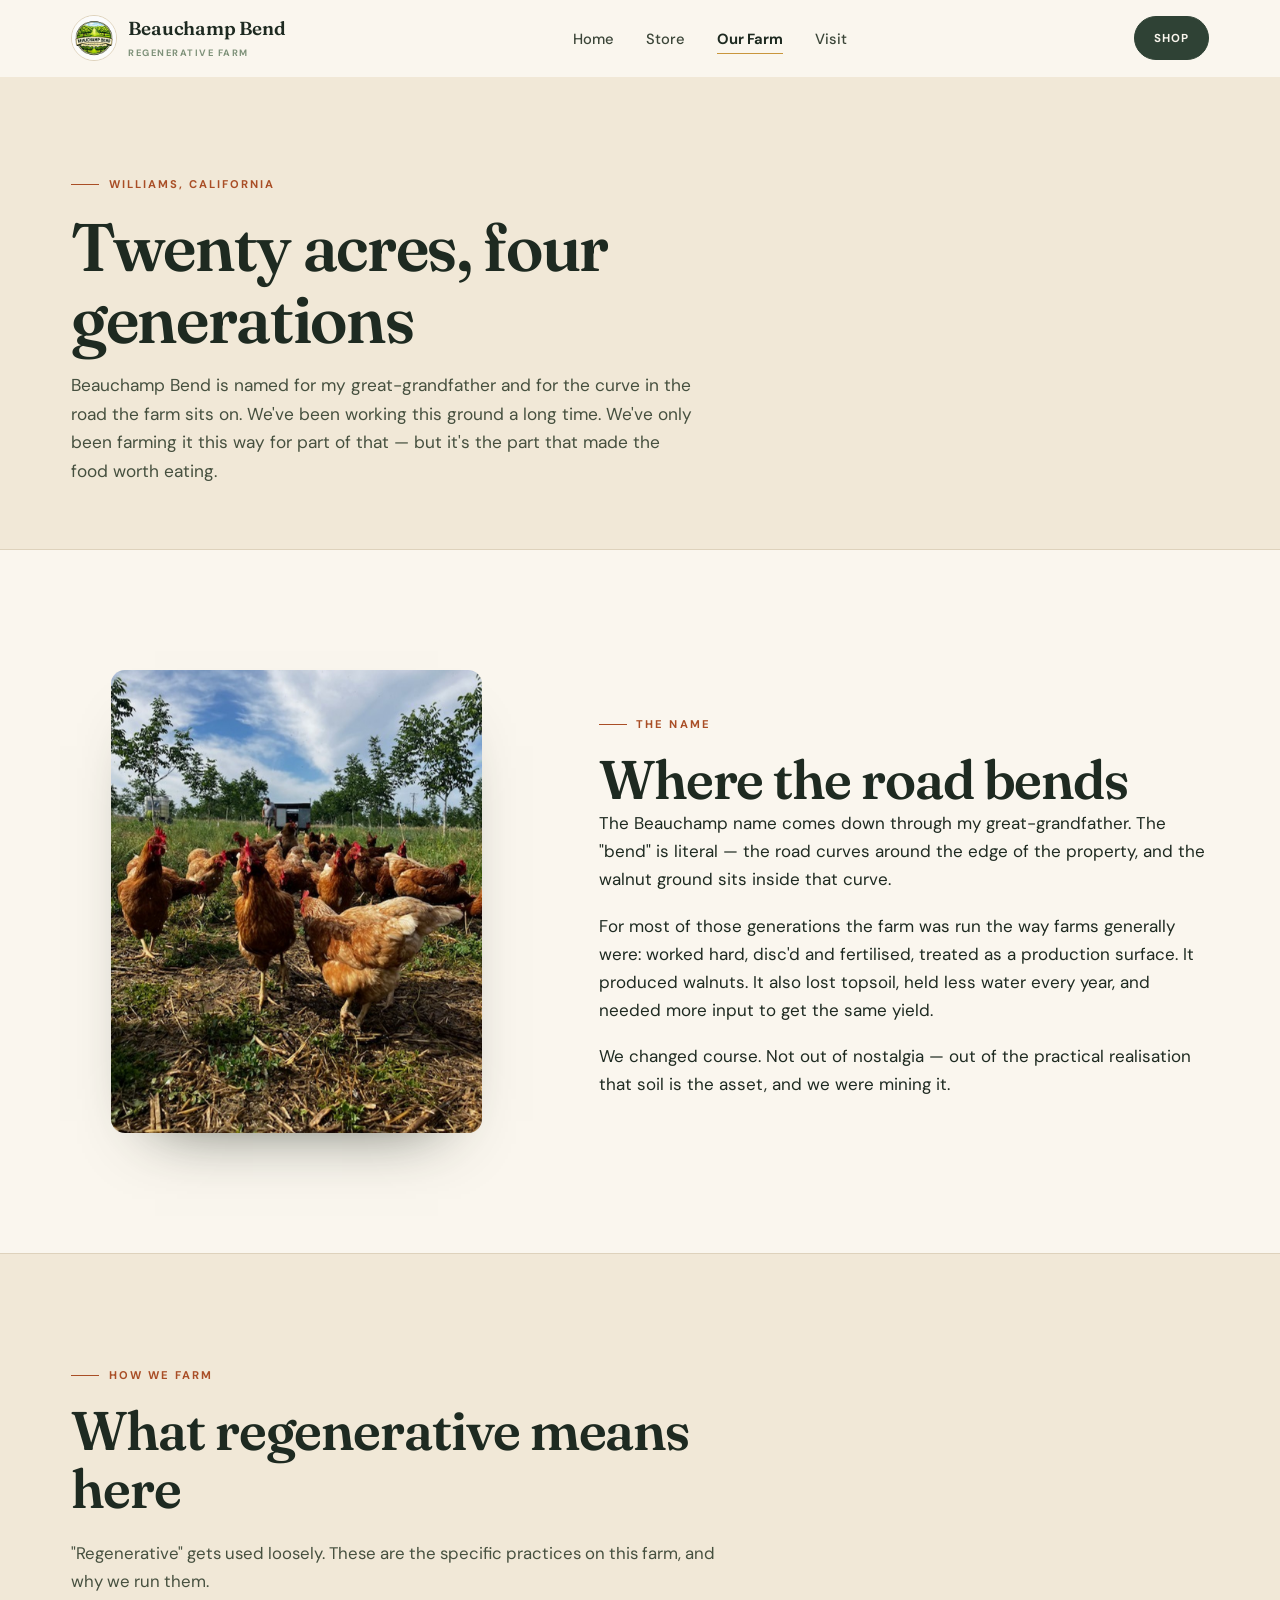
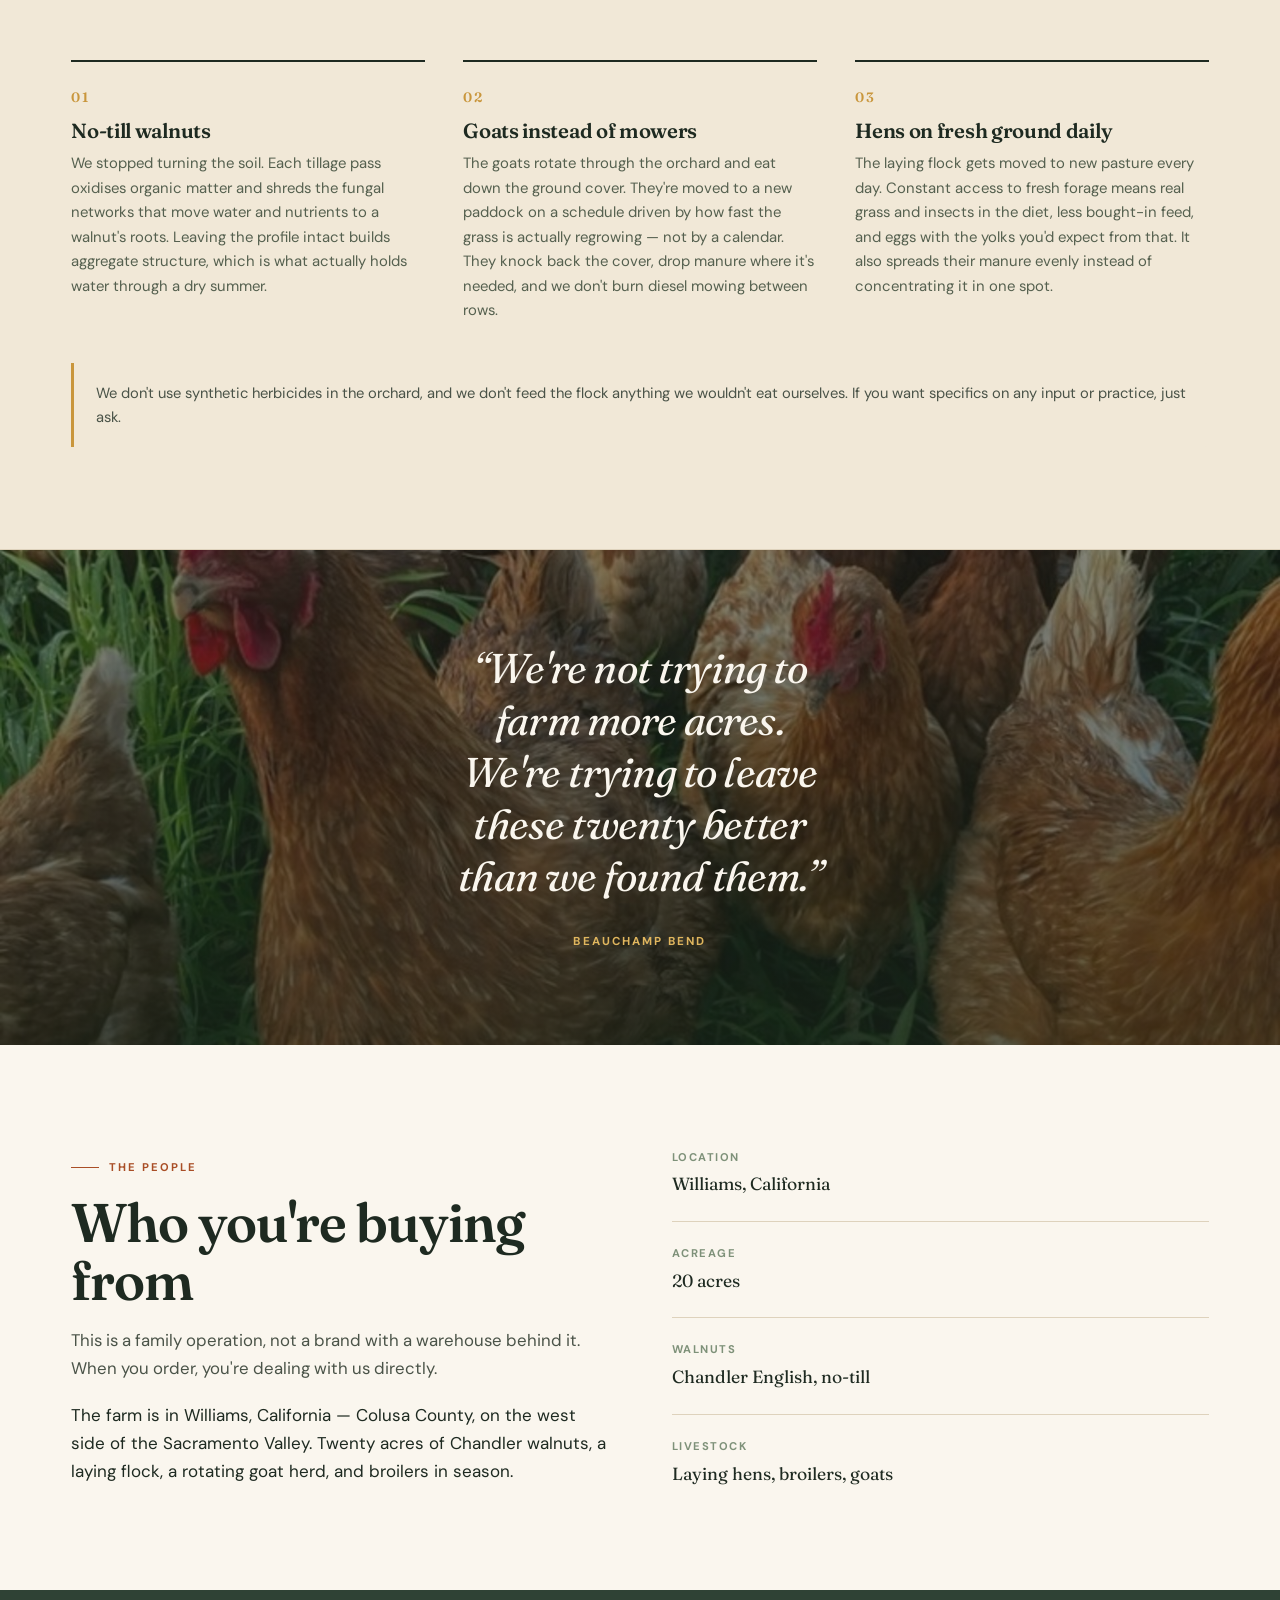
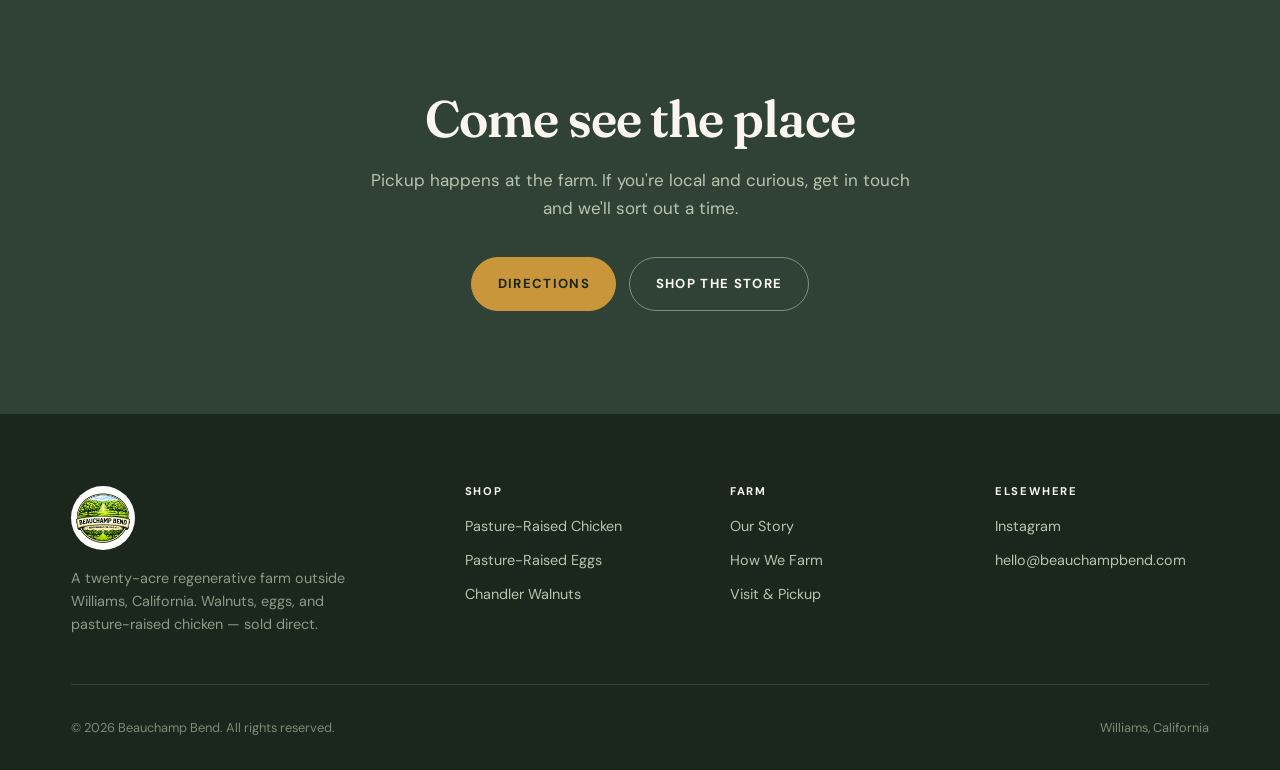
==== about.html @ 57478939 "Build static site: 4 pages, custom design, Stripe-ready store - Home: editorial split hero, product " ====
<!DOCTYPE html>
<html lang="en">
<head>
<meta charset="utf-8">
<meta name="viewport" content="width=device-width, initial-scale=1">

<title>Our Farm — Beauchamp Bend</title>
<meta name="description" content="Four generations on twenty acres outside Williams, California. No-till walnut farming, adaptive goat grazing, and a laying flock moved to fresh pasture every day.">

<meta property="og:title" content="Our Farm — Beauchamp Bend">
<meta property="og:description" content="Four generations on twenty acres. No-till walnuts, adaptive goat grazing, hens on fresh grass daily.">
<meta property="og:type" content="website">
<meta property="og:image" content="images/farm-home-4.jpeg">

<link rel="icon" href="images/logo.jpg">
<link rel="preconnect" href="https://fonts.googleapis.com">
<link rel="preconnect" href="https://fonts.gstatic.com" crossorigin>
<link href="https://fonts.googleapis.com/css2?family=Fraunces:ital,opsz,wght@0,9..144,400;0,9..144,600;0,9..144,700;1,9..144,400;1,9..144,600&family=DM+Sans:wght@400;500;700&display=swap" rel="stylesheet">
<link rel="stylesheet" href="assets/css/style.css">
</head>
<body>

<a class="skip" href="#main">Skip to content</a>

<header class="nav" id="nav">
  <div class="wrap nav-inner">
    <a class="brand" href="index.html">
      <img src="images/logo.jpg" alt="">
      <span>
        <span class="brand-name">Beauchamp Bend</span>
        <span class="brand-sub">Regenerative Farm</span>
      </span>
    </a>

    <nav>
      <ul class="nav-links" id="navLinks">
        <li><a href="index.html">Home</a></li>
        <li><a href="store.html">Store</a></li>
        <li><a href="about.html" aria-current="page">Our Farm</a></li>
        <li><a href="contact.html">Visit</a></li>
      </ul>
    </nav>

    <a class="btn btn--sm nav-cta" href="store.html">Shop</a>
    <button class="nav-toggle" id="navToggle" aria-label="Menu" aria-expanded="false" aria-controls="navLinks">
      <span></span><span></span><span></span>
    </button>
  </div>
</header>

<main id="main">

  <section class="page-hero">
    <div class="wrap">
      <span class="eyebrow">Williams, California</span>
      <h1>Twenty acres, four generations</h1>
      <p>
        Beauchamp Bend is named for my great-grandfather and for the curve in
        the road the farm sits on. We've been working this ground a long time.
        We've only been farming it this way for part of that — but it's the
        part that made the food worth eating.
      </p>
    </div>
  </section>

  <!-- ========================================================= STORY -->
  <section class="section">
    <div class="wrap story-grid">

      <figure class="story-figure">
        <img src="images/hero-farm.jpeg"
             alt="Brown laying hens foraging between rows of walnut trees"
             width="1000" height="1250" loading="lazy">
      </figure>

      <div>
        <span class="eyebrow">The name</span>
        <h2 class="section-title">Where the road bends</h2>
        <p>
          The Beauchamp name comes down through my great-grandfather. The
          "bend" is literal — the road curves around the edge of the property,
          and the walnut ground sits inside that curve.
        </p>
        <p>
          For most of those generations the farm was run the way farms
          generally were: worked hard, disc'd and fertilised, treated as a
          production surface. It produced walnuts. It also lost topsoil, held
          less water every year, and needed more input to get the same yield.
        </p>
        <p>
          We changed course. Not out of nostalgia — out of the practical
          realisation that soil is the asset, and we were mining it.
        </p>
      </div>

    </div>
  </section>

  <!-- ====================================================== PRACTICES -->
  <section class="section story" id="practices">
    <div class="wrap">
      <span class="eyebrow">How we farm</span>
      <h2 class="section-title">What regenerative means here</h2>
      <p class="section-lead">
        "Regenerative" gets used loosely. These are the specific practices on
        this farm, and why we run them.
      </p>

      <div class="practices">
        <div class="practice">
          <span class="practice-num">01</span>
          <h3>No-till walnuts</h3>
          <p>
            We stopped turning the soil. Each tillage pass oxidises organic
            matter and shreds the fungal networks that move water and nutrients
            to a walnut's roots. Leaving the profile intact builds aggregate
            structure, which is what actually holds water through a dry summer.
          </p>
        </div>
        <div class="practice">
          <span class="practice-num">02</span>
          <h3>Goats instead of mowers</h3>
          <p>
            The goats rotate through the orchard and eat down the ground cover.
            They're moved to a new paddock on a schedule driven by how fast the
            grass is actually regrowing — not by a calendar. They knock back
            the cover, drop manure where it's needed, and we don't burn diesel
            mowing between rows.
          </p>
        </div>
        <div class="practice">
          <span class="practice-num">03</span>
          <h3>Hens on fresh ground daily</h3>
          <p>
            The laying flock gets moved to new pasture every day. Constant
            access to fresh forage means real grass and insects in the diet,
            less bought-in feed, and eggs with the yolks you'd expect from
            that. It also spreads their manure evenly instead of concentrating
            it in one spot.
          </p>
        </div>
      </div>

      <div class="note" style="margin-top:2.5rem">
        We don't use synthetic herbicides in the orchard, and we don't feed
        the flock anything we wouldn't eat ourselves. If you want specifics
        on any input or practice, just ask.
      </div>
    </div>
  </section>

  <!-- ========================================================== BAND -->
  <section class="band">
    <img src="images/farm-home-3.jpeg"
         alt="A dense flock of brown hens on green pasture at Beauchamp Bend"
         width="1600" height="2000" loading="lazy">
    <blockquote>
      <p>“We're not trying to farm more acres. We're trying to leave these twenty better than we found them.”</p>
      <cite>Beauchamp Bend</cite>
    </blockquote>
  </section>

  <!-- ======================================================== FAMILY -->
  <section class="section">
    <div class="wrap two-col">

      <div>
        <span class="eyebrow">The people</span>
        <h2 class="section-title">Who you're buying from</h2>
        <p class="section-lead">
          This is a family operation, not a brand with a warehouse behind it.
          When you order, you're dealing with us directly.
        </p>
        <p>
          The farm is in Williams, California — Colusa County, on the west side
          of the Sacramento Valley. Twenty acres of Chandler walnuts, a laying
          flock, a rotating goat herd, and broilers in season.
        </p>
      </div>

      <div>
        <ul class="info-list">
          <li>
            <span class="label">Location</span>
            <span class="value">Williams, California</span>
          </li>
          <li>
            <span class="label">Acreage</span>
            <span class="value">20 acres</span>
          </li>
          <li>
            <span class="label">Walnuts</span>
            <span class="value">Chandler English, no-till</span>
          </li>
          <li>
            <span class="label">Livestock</span>
            <span class="value">Laying hens, broilers, goats</span>
          </li>
        </ul>
      </div>

    </div>
  </section>

  <section class="section cta">
    <div class="wrap">
      <h2>Come see the place</h2>
      <p>
        Pickup happens at the farm. If you're local and curious, get in touch
        and we'll sort out a time.
      </p>
      <div class="cta-actions">
        <a class="btn" href="contact.html">Directions</a>
        <a class="btn btn--ghost" href="store.html">Shop the store</a>
      </div>
    </div>
  </section>

</main>

<footer class="footer">
  <div class="wrap">
    <div class="footer-grid">
      <div class="footer-brand">
        <img src="images/logo.jpg" alt="Beauchamp Bend emblem">
        <p>
          A twenty-acre regenerative farm outside Williams, California.
          Walnuts, eggs, and pasture-raised chicken — sold direct.
        </p>
      </div>
      <div>
        <h4>Shop</h4>
        <ul>
          <li><a href="store.html#chicken">Pasture-Raised Chicken</a></li>
          <li><a href="store.html#eggs">Pasture-Raised Eggs</a></li>
          <li><a href="store.html#walnuts">Chandler Walnuts</a></li>
        </ul>
      </div>
      <div>
        <h4>Farm</h4>
        <ul>
          <li><a href="about.html">Our Story</a></li>
          <li><a href="about.html#practices">How We Farm</a></li>
          <li><a href="contact.html">Visit &amp; Pickup</a></li>
        </ul>
      </div>
      <div>
        <h4>Elsewhere</h4>
        <ul>
          <li><a href="https://www.instagram.com/beauchampbend/" target="_blank" rel="noopener">Instagram</a></li>
          <li><a href="mailto:hello@beauchampbend.com">hello@beauchampbend.com</a></li>
        </ul>
      </div>
    </div>
    <div class="footer-bottom">
      <span>&copy; <span id="year">2026</span> Beauchamp Bend. All rights reserved.</span>
      <span>Williams, California</span>
    </div>
  </div>
</footer>

<script src="assets/js/config.js"></script>
<script src="assets/js/main.js"></script>
</body>
</html>
---- assets/css/style.css ----
/* ==========================================================================
   Beauchamp Bend — Regenerative Farm
   Plain CSS. No build step, no framework, no dependencies.
   ========================================================================== */

:root {
  /* Palette — pulled from the farm: soil, pasture, wheat, terracotta */
  --cream:      #FAF6EE;
  --parchment:  #F1E8D7;
  --sand:       #E4D8C3;
  --line:       #DED2BC;
  --ink:        #1E2A21;
  --forest:     #2F4235;
  --forest-deep:#1B271C;
  --sage:       #7E9179;
  --sage-soft:  #B9C4AF;
  --gold:       #C9963C;
  --gold-light: #E0B65E;
  --rust:       #A94E26;

  /* Type */
  --display: "Fraunces", Georgia, "Times New Roman", serif;
  --body:    "DM Sans", -apple-system, BlinkMacSystemFont, "Segoe UI", sans-serif;

  /* Rhythm */
  --gutter: clamp(1.25rem, 4vw, 3.5rem);
  --max: 1240px;
  --radius: 4px;
  --radius-lg: 14px;

  --ease: cubic-bezier(.22, .61, .36, 1);
}

/* --------------------------------------------------------------- reset --- */
*, *::before, *::after { box-sizing: border-box; }

html {
  -webkit-text-size-adjust: 100%;
  scroll-behavior: smooth;
}

body {
  margin: 0;
  background: var(--cream);
  color: var(--ink);
  font-family: var(--body);
  font-size: clamp(1rem, .96rem + .2vw, 1.0625rem);
  line-height: 1.65;
  -webkit-font-smoothing: antialiased;
  -moz-osx-font-smoothing: grayscale;
  overflow-x: hidden;
}

img { display: block; max-width: 100%; height: auto; }

a { color: inherit; text-decoration: none; }

h1, h2, h3, h4 {
  font-family: var(--display);
  font-weight: 600;
  line-height: 1.06;
  letter-spacing: -0.02em;
  margin: 0;
  font-variation-settings: "SOFT" 20, "WONK" 1;
}

p { margin: 0 0 1.1em; }
p:last-child { margin-bottom: 0; }

/* ------------------------------------------------------------- helpers --- */
.wrap {
  width: 100%;
  max-width: var(--max);
  margin-inline: auto;
  padding-inline: var(--gutter);
}

.section {
  padding-block: clamp(3.5rem, 8vw, 7rem);
}

.eyebrow {
  display: inline-flex;
  align-items: center;
  gap: .6rem;
  font-family: var(--body);
  font-size: .7rem;
  font-weight: 700;
  letter-spacing: .18em;
  text-transform: uppercase;
  color: var(--rust);
  margin-bottom: 1.1rem;
}
.eyebrow::before {
  content: "";
  width: 28px;
  height: 1px;
  background: currentColor;
  flex: none;
}

.section-title {
  font-size: clamp(2rem, 1.4rem + 2.6vw, 3.4rem);
  max-width: 20ch;
}

.section-lead {
  max-width: 54ch;
  color: #4a5348;
  margin-top: 1.1rem;
  font-size: 1.05rem;
}

.skip {
  position: absolute;
  left: -9999px;
}
.skip:focus {
  left: 1rem; top: 1rem; z-index: 999;
  background: var(--ink); color: var(--cream);
  padding: .6rem 1rem; border-radius: var(--radius);
}

/* ---------------------------------------------------------------- nav --- */
.nav {
  position: sticky;
  top: 0;
  z-index: 100;
  background: rgba(250, 246, 238, .88);
  backdrop-filter: blur(14px) saturate(1.4);
  -webkit-backdrop-filter: blur(14px) saturate(1.4);
  border-bottom: 1px solid transparent;
  transition: border-color .3s var(--ease), box-shadow .3s var(--ease);
}
.nav.is-stuck {
  border-bottom-color: var(--line);
  box-shadow: 0 1px 24px rgba(30, 42, 33, .07);
}

.nav-inner {
  display: flex;
  align-items: center;
  justify-content: space-between;
  gap: 1.5rem;
  min-height: 76px;
}

.brand {
  display: inline-flex;
  align-items: center;
  gap: .7rem;
  flex: none;
}
.brand img {
  width: 46px;
  height: 46px;
  border-radius: 50%;
  object-fit: cover;
  border: 1px solid var(--line);
}
.brand-name {
  font-family: var(--display);
  font-size: 1.18rem;
  font-weight: 600;
  letter-spacing: -.01em;
  line-height: 1.05;
}
.brand-sub {
  display: block;
  font-family: var(--body);
  font-size: .58rem;
  font-weight: 700;
  letter-spacing: .16em;
  text-transform: uppercase;
  color: var(--sage);
  margin-top: .18rem;
}

.nav-links {
  display: flex;
  align-items: center;
  gap: 2rem;
  list-style: none;
  margin: 0;
  padding: 0;
}
.nav-links a {
  position: relative;
  font-size: .92rem;
  font-weight: 500;
  color: #3c4639;
  padding-block: .3rem;
  transition: color .2s var(--ease);
}
.nav-links a::after {
  content: "";
  position: absolute;
  left: 0; bottom: 0;
  width: 100%;
  height: 1px;
  background: var(--gold);
  transform: scaleX(0);
  transform-origin: left;
  transition: transform .28s var(--ease);
}
.nav-links a:hover { color: var(--ink); }
.nav-links a:hover::after,
.nav-links a[aria-current="page"]::after { transform: scaleX(1); }
.nav-links a[aria-current="page"] { color: var(--ink); font-weight: 700; }

/* ------------------------------------------------------------- buttons --- */
.btn {
  display: inline-flex;
  align-items: center;
  justify-content: center;
  gap: .55rem;
  font-family: var(--body);
  font-size: .82rem;
  font-weight: 700;
  letter-spacing: .1em;
  text-transform: uppercase;
  padding: .95rem 1.6rem;
  border-radius: 999px;
  border: 1px solid var(--forest);
  background: var(--forest);
  color: var(--cream);
  cursor: pointer;
  transition: background .22s var(--ease), color .22s var(--ease),
              border-color .22s var(--ease), transform .22s var(--ease),
              box-shadow .22s var(--ease);
}
.btn:hover {
  background: var(--forest-deep);
  border-color: var(--forest-deep);
  transform: translateY(-2px);
  box-shadow: 0 10px 24px -12px rgba(27, 39, 28, .6);
}
.btn:active { transform: translateY(0); }

.btn--ghost {
  background: transparent;
  color: var(--forest);
}
.btn--ghost:hover {
  background: var(--forest);
  color: var(--cream);
}

.btn--gold {
  background: var(--gold);
  border-color: var(--gold);
  color: var(--forest-deep);
}
.btn--gold:hover {
  background: var(--gold-light);
  border-color: var(--gold-light);
  color: var(--forest-deep);
}

.btn--sm { padding: .7rem 1.15rem; font-size: .72rem; }
.btn--block { width: 100%; }

/* Shown when a payment link hasn't been configured yet */
.btn.is-pending {
  background: transparent;
  border-style: dashed;
  border-color: var(--sage);
  color: var(--forest);
}
.btn.is-pending:hover {
  background: var(--parchment);
  border-color: var(--forest);
}

/* --------------------------------------------------------------- hero --- */
.hero {
  position: relative;
  padding-block: clamp(2rem, 5vw, 4.5rem) clamp(3rem, 7vw, 6rem);
  overflow: hidden;
}
.hero::before {
  /* soft warm bloom behind the copy */
  content: "";
  position: absolute;
  top: -20%; left: -10%;
  width: 60vw; height: 60vw;
  background: radial-gradient(circle, rgba(201, 150, 60, .13), transparent 62%);
  pointer-events: none;
}

.hero-grid {
  display: grid;
  grid-template-columns: 1.05fr .95fr;
  gap: clamp(2rem, 5vw, 4.5rem);
  align-items: center;
  position: relative;
}

.hero-copy { max-width: 34rem; }

.hero h1 {
  font-size: clamp(2.6rem, 1.6rem + 4.6vw, 5.1rem);
  font-weight: 600;
  letter-spacing: -.035em;
  margin-bottom: 1.3rem;
}
.hero h1 em {
  font-style: italic;
  font-weight: 400;
  color: var(--rust);
  font-variation-settings: "SOFT" 60, "WONK" 1;
}

.hero-sub {
  font-size: clamp(1.02rem, .98rem + .3vw, 1.2rem);
  color: #46503f;
  max-width: 30rem;
  margin-bottom: 2.1rem;
}

.hero-actions {
  display: flex;
  flex-wrap: wrap;
  gap: .8rem;
  margin-bottom: 2.4rem;
}

.hero-meta {
  display: flex;
  flex-wrap: wrap;
  gap: 1.6rem;
  padding-top: 1.6rem;
  border-top: 1px solid var(--line);
}
.hero-meta div { min-width: 0; }
.hero-meta dt {
  font-family: var(--display);
  font-size: 1.5rem;
  font-weight: 600;
  line-height: 1;
  color: var(--forest);
}
.hero-meta dd {
  margin: .35rem 0 0;
  font-size: .74rem;
  font-weight: 600;
  letter-spacing: .1em;
  text-transform: uppercase;
  color: var(--sage);
}

/* Portrait photo in a tall frame — built for vertical farm photography */
.hero-figure {
  position: relative;
  aspect-ratio: 4 / 5;
  border-radius: 200px 200px var(--radius-lg) var(--radius-lg);
  overflow: hidden;
  box-shadow: 0 40px 80px -48px rgba(27, 39, 28, .75);
}
.hero-figure img {
  width: 100%;
  height: 100%;
  object-fit: cover;
  object-position: 50% 42%;
  transform: scale(1.02);
  transition: transform 1.2s var(--ease);
}
.hero-figure:hover img { transform: scale(1.06); }

.hero-badge {
  position: absolute;
  left: 50%;
  bottom: 1.25rem;
  transform: translateX(-50%);
  background: rgba(250, 246, 238, .95);
  backdrop-filter: blur(8px);
  border-radius: 999px;
  padding: .55rem 1.15rem;
  font-size: .68rem;
  font-weight: 700;
  letter-spacing: .14em;
  text-transform: uppercase;
  color: var(--forest);
  white-space: nowrap;
}

/* ------------------------------------------------------------- ticker --- */
.ticker {
  background: var(--forest);
  color: var(--parchment);
  border-block: 1px solid var(--forest-deep);
  overflow: hidden;
  padding-block: .95rem;
}
.ticker-track {
  display: flex;
  gap: 3.5rem;
  width: max-content;
  animation: ticker 46s linear infinite;
}
.ticker:hover .ticker-track { animation-play-state: paused; }
.ticker span {
  display: inline-flex;
  align-items: center;
  gap: 3.5rem;
  font-size: .74rem;
  font-weight: 600;
  letter-spacing: .2em;
  text-transform: uppercase;
  white-space: nowrap;
  color: var(--sage-soft);
}
.ticker span::after {
  content: "✳";
  color: var(--gold);
  font-size: .9rem;
}
@keyframes ticker {
  from { transform: translateX(0); }
  to   { transform: translateX(-50%); }
}

/* ------------------------------------------------------------ products --- */
.section-head {
  display: flex;
  align-items: flex-end;
  justify-content: space-between;
  gap: 2rem;
  flex-wrap: wrap;
  margin-bottom: clamp(2rem, 4vw, 3.2rem);
}

.product-grid {
  display: grid;
  grid-template-columns: repeat(auto-fit, minmax(260px, 1fr));
  gap: clamp(1.25rem, 2.5vw, 2rem);
}

.card {
  display: flex;
  flex-direction: column;
  background: #fff;
  border: 1px solid var(--line);
  border-radius: var(--radius-lg);
  overflow: hidden;
  transition: transform .3s var(--ease), box-shadow .3s var(--ease),
              border-color .3s var(--ease);
}
.card:hover {
  transform: translateY(-5px);
  border-color: var(--sand);
  box-shadow: 0 28px 48px -32px rgba(30, 42, 33, .45);
}

.card-media {
  position: relative;
  aspect-ratio: 4 / 5;
  overflow: hidden;
  background: var(--parchment);
}
.card-media img {
  width: 100%;
  height: 100%;
  object-fit: cover;
  transition: transform .7s var(--ease);
}
.card:hover .card-media img { transform: scale(1.05); }

.tag {
  position: absolute;
  top: .9rem; left: .9rem;
  background: rgba(250, 246, 238, .94);
  backdrop-filter: blur(6px);
  color: var(--forest);
  font-size: .62rem;
  font-weight: 700;
  letter-spacing: .13em;
  text-transform: uppercase;
  padding: .4rem .75rem;
  border-radius: 999px;
}
.tag--soon { background: var(--gold); color: var(--forest-deep); }

.card-body {
  display: flex;
  flex-direction: column;
  gap: .55rem;
  padding: 1.35rem 1.35rem 1.5rem;
  flex: 1;
}
.card-body h3 {
  font-size: 1.35rem;
  letter-spacing: -.015em;
}
.card-desc {
  font-size: .9rem;
  line-height: 1.55;
  color: #55604f;
  margin: 0;
  flex: 1;
}
.card-foot {
  display: flex;
  align-items: center;
  justify-content: space-between;
  gap: 1rem;
  margin-top: .7rem;
  padding-top: .9rem;
  border-top: 1px solid #EDE6D8;
}
.price {
  font-family: var(--display);
  font-size: 1.2rem;
  font-weight: 600;
  color: var(--forest);
}
.price small {
  font-family: var(--body);
  font-size: .7rem;
  font-weight: 600;
  letter-spacing: .06em;
  text-transform: uppercase;
  color: var(--sage);
  display: block;
  margin-top: .1rem;
}

/* -------------------------------------------------------------- story --- */
.story {
  background: var(--parchment);
  border-block: 1px solid var(--line);
}
.story-grid {
  display: grid;
  grid-template-columns: .85fr 1.15fr;
  gap: clamp(2rem, 6vw, 5rem);
  align-items: center;
}
.story-figure {
  aspect-ratio: 4 / 5;
  border-radius: var(--radius-lg);
  overflow: hidden;
  box-shadow: 0 32px 64px -44px rgba(27, 39, 28, .8);
}
.story-figure img {
  width: 100%; height: 100%;
  object-fit: cover;
}
.story h2 { margin-bottom: 1.4rem; }
.story p { color: #46503f; }

.signature {
  font-family: var(--display);
  font-style: italic;
  font-size: 1.25rem;
  color: var(--rust);
  margin-top: 1.8rem;
}

/* ---------------------------------------------------------- practices --- */
.practices {
  display: grid;
  grid-template-columns: repeat(auto-fit, minmax(240px, 1fr));
  gap: clamp(1.5rem, 3vw, 2.75rem);
  margin-top: clamp(2.5rem, 5vw, 4rem);
}
.practice {
  padding-top: 1.5rem;
  border-top: 2px solid var(--ink);
}
.practice-num {
  font-family: var(--display);
  font-size: .85rem;
  font-weight: 600;
  color: var(--gold);
  letter-spacing: .1em;
  display: block;
  margin-bottom: .75rem;
}
.practice h3 {
  font-size: 1.28rem;
  margin-bottom: .6rem;
  letter-spacing: -.015em;
}
.practice p {
  font-size: .93rem;
  color: #55604f;
  margin: 0;
}

/* --------------------------------------------------------------- band --- */
.band {
  position: relative;
  min-height: clamp(380px, 55vh, 560px);
  display: grid;
  place-items: center;
  text-align: center;
  overflow: hidden;
  isolation: isolate;
}
.band img {
  position: absolute;
  inset: 0;
  width: 100%; height: 100%;
  object-fit: cover;
  object-position: 50% 45%;
  z-index: -2;
}
.band::after {
  content: "";
  position: absolute;
  inset: 0;
  background: linear-gradient(
    to bottom,
    rgba(27, 39, 28, .55),
    rgba(27, 39, 28, .72)
  );
  z-index: -1;
}
.band blockquote {
  margin: 0;
  padding-inline: var(--gutter);
  max-width: 40ch;
  color: var(--cream);
}
.band blockquote p {
  font-family: var(--display);
  font-size: clamp(1.5rem, 1.05rem + 2.1vw, 2.6rem);
  font-weight: 400;
  font-style: italic;
  line-height: 1.25;
  letter-spacing: -.02em;
  margin-bottom: 1.4rem;
}
.band cite {
  font-family: var(--body);
  font-style: normal;
  font-size: .72rem;
  font-weight: 700;
  letter-spacing: .18em;
  text-transform: uppercase;
  color: var(--gold-light);
}

/* ---------------------------------------------------------------- cta --- */
.cta {
  background: var(--forest);
  color: var(--cream);
  text-align: center;
}
.cta h2 {
  font-size: clamp(2rem, 1.5rem + 2.4vw, 3.2rem);
  margin-bottom: 1.2rem;
}
.cta p {
  color: var(--sage-soft);
  max-width: 46ch;
  margin: 0 auto 2.2rem;
}
.cta .btn {
  background: var(--gold);
  border-color: var(--gold);
  color: var(--forest-deep);
}
.cta .btn:hover {
  background: var(--gold-light);
  border-color: var(--gold-light);
}
.cta-actions {
  display: flex;
  gap: .8rem;
  justify-content: center;
  flex-wrap: wrap;
}
.cta .btn--ghost {
  background: transparent;
  border-color: var(--sage);
  color: var(--cream);
}
.cta .btn--ghost:hover {
  background: var(--cream);
  border-color: var(--cream);
  color: var(--forest);
}

/* ------------------------------------------------------------- footer --- */
.footer {
  background: var(--forest-deep);
  color: var(--sage-soft);
  padding-block: clamp(3rem, 6vw, 4.5rem) 2rem;
  font-size: .9rem;
}
.footer-grid {
  display: grid;
  grid-template-columns: 1.6fr 1fr 1fr 1fr;
  gap: clamp(2rem, 4vw, 3.5rem);
  margin-bottom: 3rem;
}
.footer h4 {
  font-family: var(--body);
  font-size: .7rem;
  font-weight: 700;
  letter-spacing: .16em;
  text-transform: uppercase;
  color: var(--cream);
  margin-bottom: 1.1rem;
}
.footer ul {
  list-style: none;
  margin: 0;
  padding: 0;
  display: grid;
  gap: .65rem;
}
.footer a { transition: color .2s var(--ease); }
.footer a:hover { color: var(--gold-light); }

.footer-brand img {
  width: 64px; height: 64px;
  border-radius: 50%;
  margin-bottom: 1.1rem;
}
.footer-brand p {
  max-width: 30ch;
  line-height: 1.6;
  color: #8d9a86;
}

.footer-bottom {
  display: flex;
  justify-content: space-between;
  align-items: center;
  gap: 1.5rem;
  flex-wrap: wrap;
  padding-top: 2rem;
  border-top: 1px solid rgba(185, 196, 175, .18);
  font-size: .8rem;
  color: #7d8a76;
}

/* -------------------------------------------------------------- forms --- */
.form {
  display: grid;
  gap: 1.1rem;
}
.field {
  display: grid;
  gap: .4rem;
}
.field label {
  font-size: .74rem;
  font-weight: 700;
  letter-spacing: .1em;
  text-transform: uppercase;
  color: var(--forest);
}
.field input,
.field textarea,
.field select {
  font-family: var(--body);
  font-size: 1rem;
  padding: .8rem .95rem;
  border: 1px solid var(--line);
  border-radius: var(--radius);
  background: #fff;
  color: var(--ink);
  transition: border-color .2s var(--ease), box-shadow .2s var(--ease);
  width: 100%;
}
.field input:focus,
.field textarea:focus,
.field select:focus {
  outline: none;
  border-color: var(--sage);
  box-shadow: 0 0 0 3px rgba(126, 145, 121, .18);
}
.field textarea { resize: vertical; min-height: 130px; }

/* --------------------------------------------------------- page hero --- */
.page-hero {
  background: var(--parchment);
  border-bottom: 1px solid var(--line);
  padding-block: clamp(3rem, 7vw, 5.5rem) clamp(2.5rem, 5vw, 4rem);
}
.page-hero h1 {
  font-size: clamp(2.3rem, 1.6rem + 3.4vw, 4.2rem);
  max-width: 18ch;
  margin-bottom: 1.1rem;
}
.page-hero p {
  max-width: 52ch;
  color: #46503f;
  font-size: 1.08rem;
}

/* ------------------------------------------------------------ generic --- */
.two-col {
  display: grid;
  grid-template-columns: 1fr 1fr;
  gap: clamp(2rem, 5vw, 4rem);
  align-items: start;
}

.info-list {
  list-style: none;
  margin: 0;
  padding: 0;
  display: grid;
  gap: 1.4rem;
}
.info-list li {
  display: grid;
  gap: .2rem;
  padding-bottom: 1.4rem;
  border-bottom: 1px solid var(--line);
}
.info-list li:last-child { border-bottom: 0; padding-bottom: 0; }
.info-list dt,
.info-list .label {
  font-size: .7rem;
  font-weight: 700;
  letter-spacing: .13em;
  text-transform: uppercase;
  color: var(--sage);
}
.info-list .value {
  font-family: var(--display);
  font-size: 1.1rem;
  color: var(--ink);
}

.note {
  background: var(--parchment);
  border-left: 3px solid var(--gold);
  padding: 1.1rem 1.35rem;
  border-radius: 0 var(--radius) var(--radius) 0;
  font-size: .92rem;
  color: #4a5348;
}

/* ------------------------------------------------------ mobile menu --- */
.nav-toggle {
  display: none;
  flex-direction: column;
  justify-content: center;
  gap: 5px;
  width: 44px;
  height: 44px;
  padding: 0 10px;
  background: transparent;
  border: 1px solid var(--line);
  border-radius: var(--radius);
  cursor: pointer;
  flex: none;
}
.nav-toggle span {
  display: block;
  height: 2px;
  width: 100%;
  background: var(--forest);
  border-radius: 2px;
  transition: transform .3s var(--ease), opacity .2s var(--ease);
}
.nav-toggle[aria-expanded="true"] span:nth-child(1) { transform: translateY(7px) rotate(45deg); }
.nav-toggle[aria-expanded="true"] span:nth-child(2) { opacity: 0; }
.nav-toggle[aria-expanded="true"] span:nth-child(3) { transform: translateY(-7px) rotate(-45deg); }

/* --------------------------------------------------------- responsive --- */
@media (max-width: 900px) {
  .hero-grid,
  .story-grid,
  .two-col {
    grid-template-columns: 1fr;
  }
  .hero-figure {
    order: -1;
    aspect-ratio: 4 / 4.2;
    border-radius: 160px 160px var(--radius-lg) var(--radius-lg);
  }
  .story-figure { aspect-ratio: 4 / 3.4; }
  .footer-grid { grid-template-columns: 1fr 1fr; }
}

@media (max-width: 720px) {
  .nav-toggle { display: flex; }
  .nav-cta { display: none; }
  .nav-inner { min-height: 66px; }

  /* nav links become a slide-down drawer */
  .nav-links {
    position: absolute;
    top: 100%;
    left: 0;
    right: 0;
    flex-direction: column;
    align-items: stretch;
    gap: 0;
    background: var(--cream);
    border-bottom: 1px solid var(--line);
    box-shadow: 0 24px 40px -28px rgba(30, 42, 33, .5);
    padding: .5rem var(--gutter) 1.25rem;
    max-height: 0;
    overflow: hidden;
    opacity: 0;
    pointer-events: none;
    transition: max-height .36s var(--ease), opacity .24s var(--ease),
                padding .36s var(--ease);
  }
  .nav-links.is-open {
    max-height: 320px;
    opacity: 1;
    pointer-events: auto;
  }
  .nav-links li { border-bottom: 1px solid #EDE6D8; }
  .nav-links li:last-child { border-bottom: 0; }
  .nav-links a {
    display: block;
    padding: 1rem 0;
    font-size: 1.05rem;
  }
  .nav-links a::after { display: none; }

  .brand img { width: 40px; height: 40px; }
  .brand-name { font-size: 1.05rem; }
  .hero-meta { gap: 1.2rem; }
  .hero-meta dt { font-size: 1.25rem; }
  .section-head { align-items: flex-start; }
  .footer-bottom { flex-direction: column; align-items: flex-start; }
}

@media (max-width: 520px) {
  .footer-grid { grid-template-columns: 1fr; }
  .hero-actions .btn { width: 100%; }
}

/* ------------------------------------------------------- accessibility --- */
@media (prefers-reduced-motion: reduce) {
  *, *::before, *::after {
    animation-duration: .001ms !important;
    animation-iteration-count: 1 !important;
    transition-duration: .001ms !important;
    scroll-behavior: auto !important;
  }
}

:focus-visible {
  outline: 2px solid var(--gold);
  outline-offset: 3px;
}
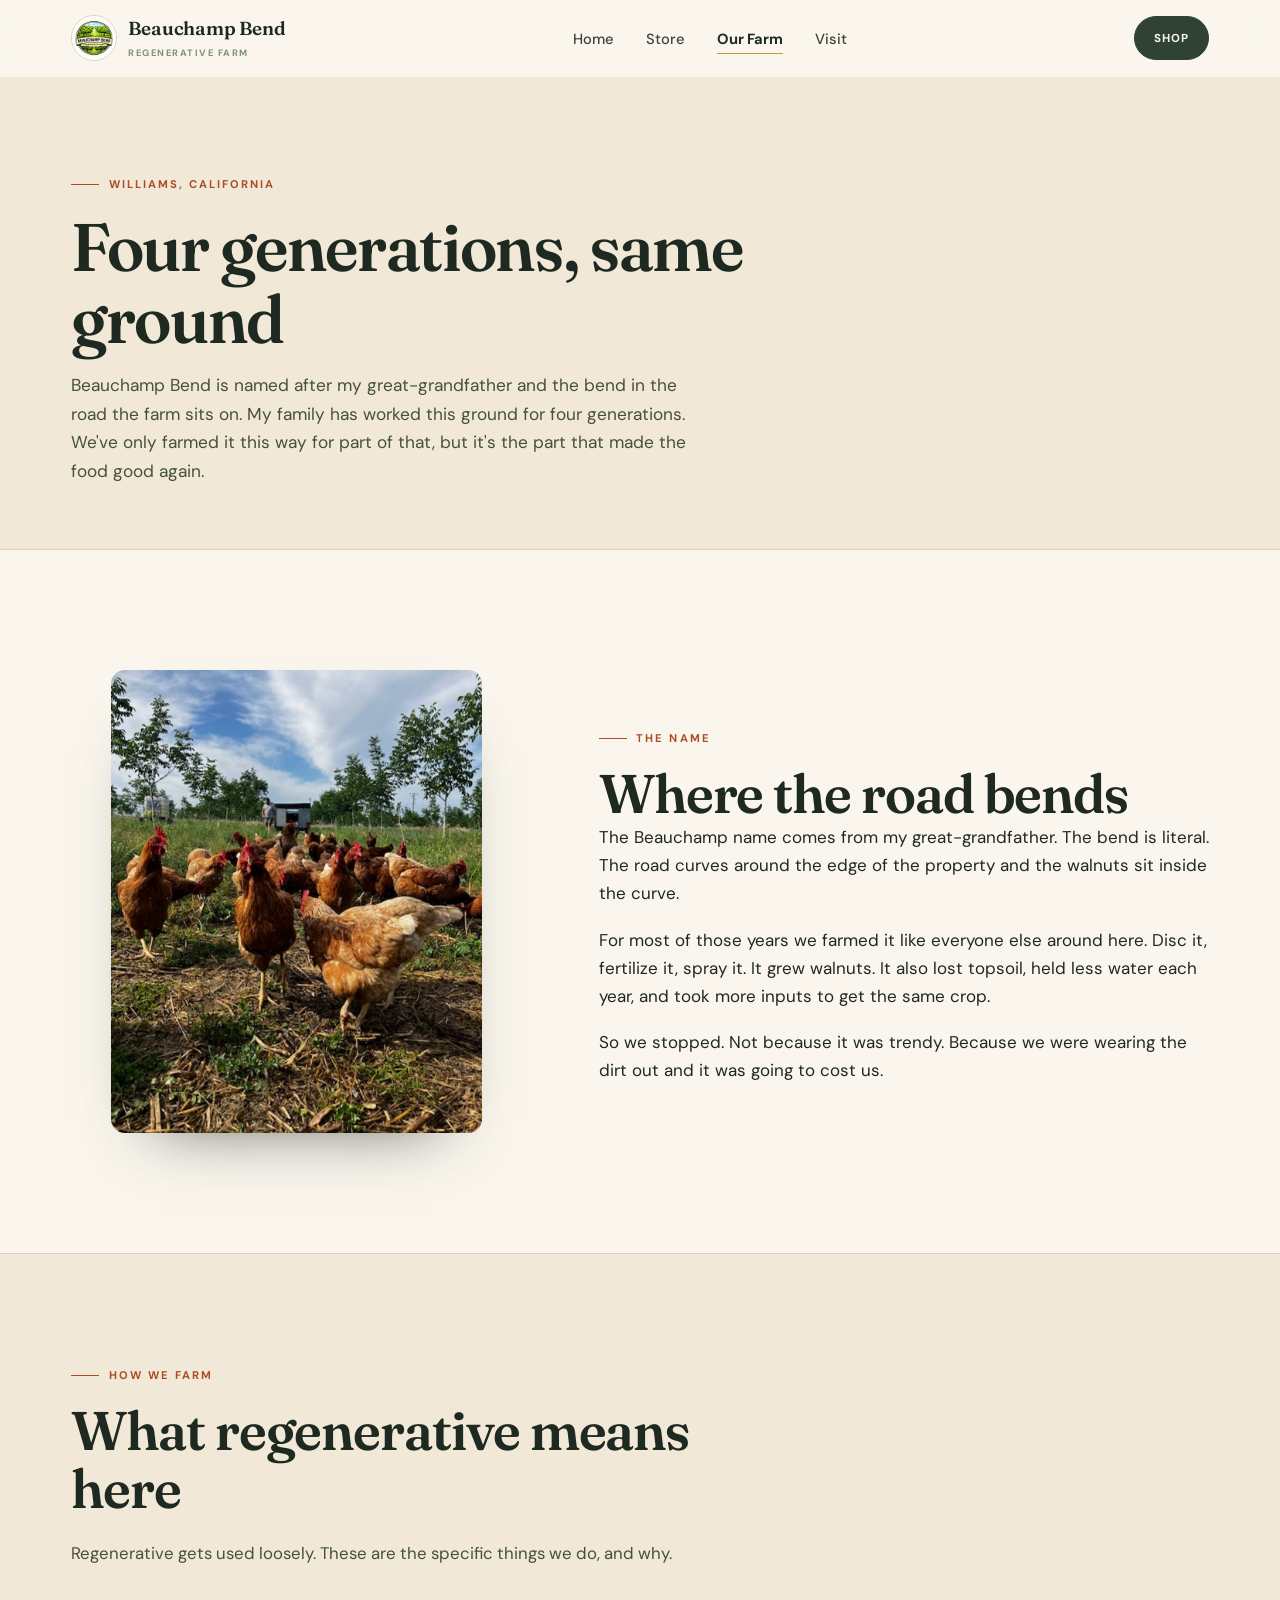
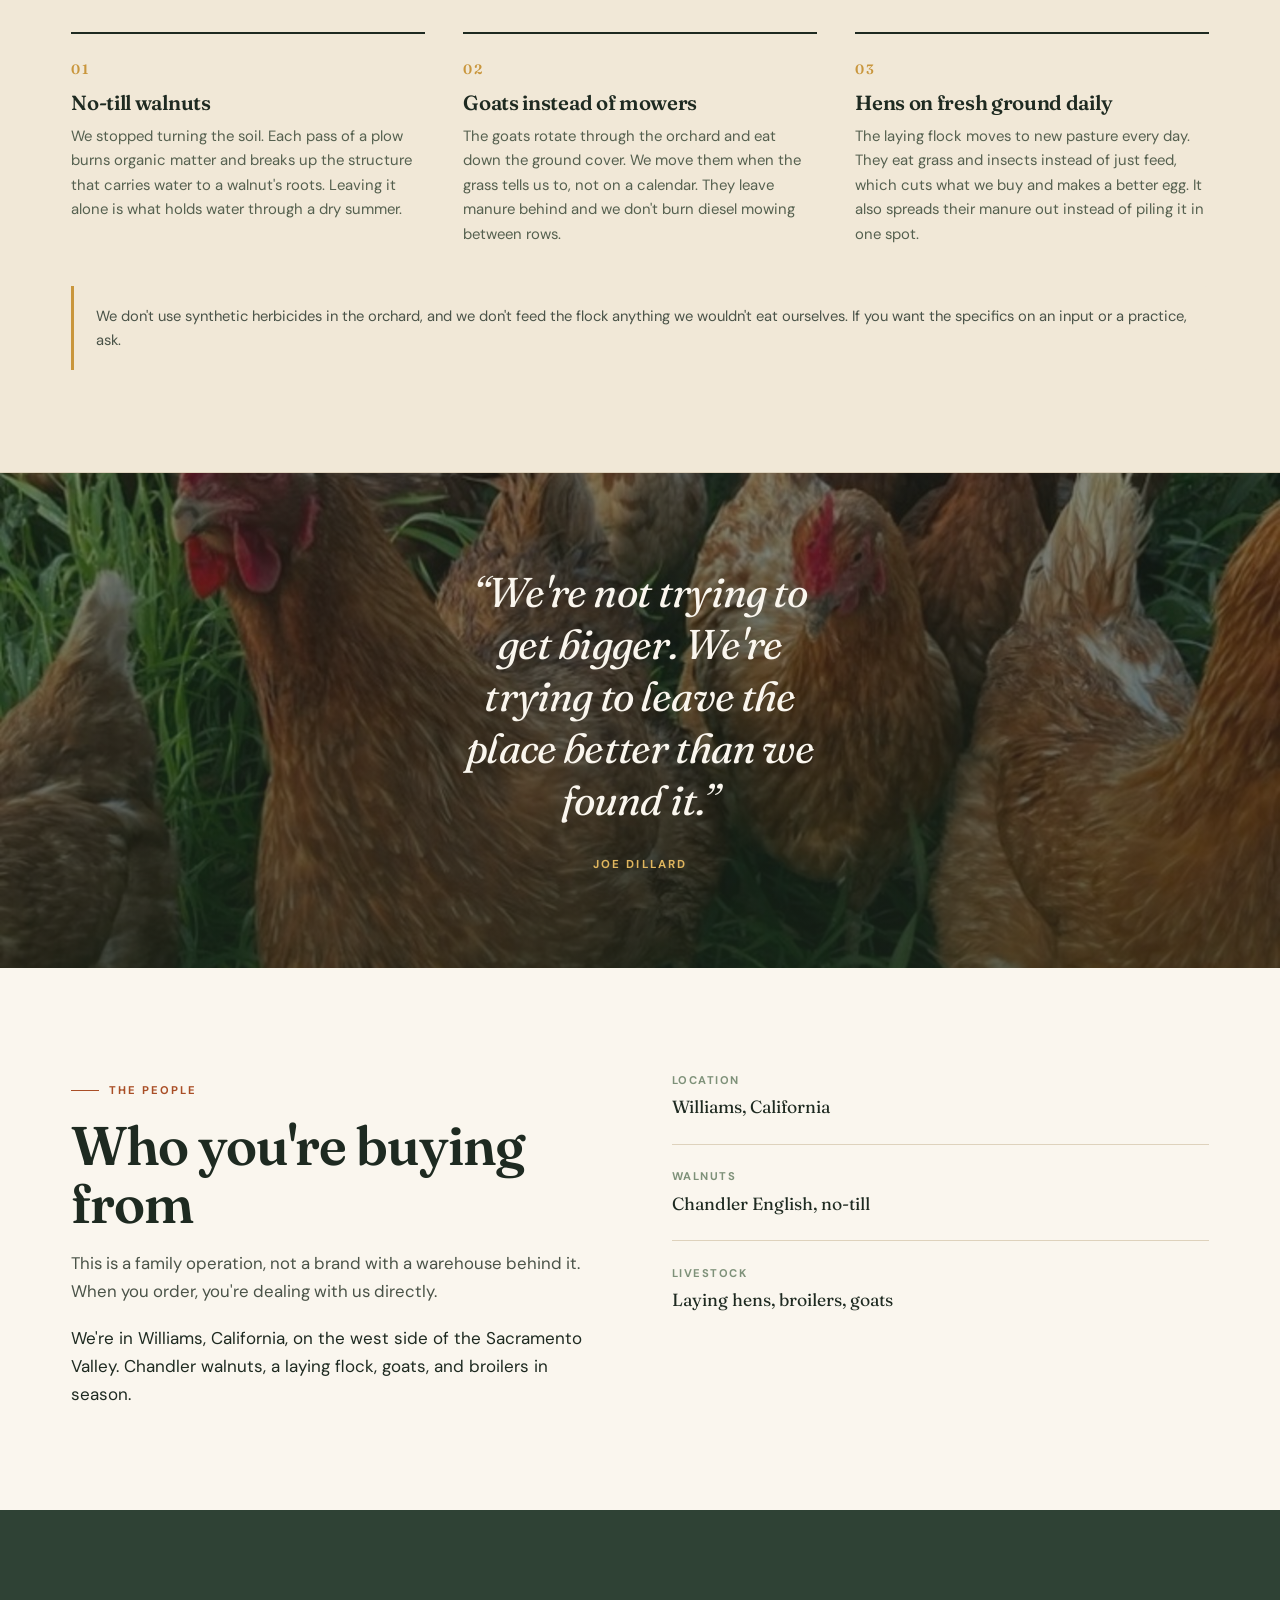
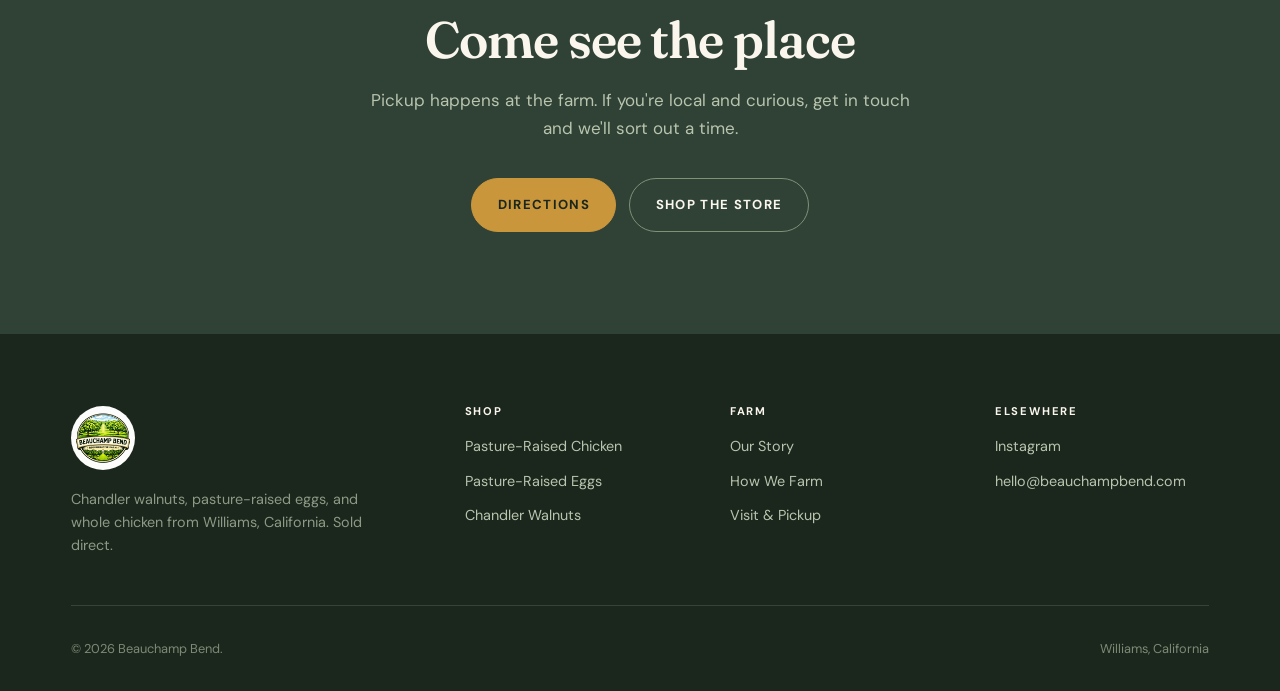
==== commit 39b86899: "Rewrite copy: plainer voice, remove acreage as a selling point - Cut the AI-sounding cadence: fewer " ====
--- a/about.html
+++ b/about.html
@@ -5,10 +5,10 @@
 <meta name="viewport" content="width=device-width, initial-scale=1">
 
 <title>Our Farm — Beauchamp Bend</title>
-<meta name="description" content="Four generations on twenty acres outside Williams, California. No-till walnut farming, adaptive goat grazing, and a laying flock moved to fresh pasture every day.">
+<meta name="description" content="Four generations on the same ground outside Williams, California. No-till walnuts, goats grazing the orchard, and a laying flock moved to fresh pasture every day.">
 
 <meta property="og:title" content="Our Farm — Beauchamp Bend">
-<meta property="og:description" content="Four generations on twenty acres. No-till walnuts, adaptive goat grazing, hens on fresh grass daily.">
+<meta property="og:description" content="Four generations on the same ground. No-till walnuts, goats grazing the orchard, hens on fresh grass daily.">
 <meta property="og:type" content="website">
 <meta property="og:image" content="images/farm-home-4.jpeg">
 
@@ -53,12 +53,12 @@
   <section class="page-hero">
     <div class="wrap">
       <span class="eyebrow">Williams, California</span>
-      <h1>Twenty acres, four generations</h1>
+      <h1>Four generations, same ground</h1>
       <p>
-        Beauchamp Bend is named for my great-grandfather and for the curve in
-        the road the farm sits on. We've been working this ground a long time.
-        We've only been farming it this way for part of that — but it's the
-        part that made the food worth eating.
+        Beauchamp Bend is named after my great-grandfather and the bend in the
+        road the farm sits on. My family has worked this ground for four
+        generations. We've only farmed it this way for part of that, but it's
+        the part that made the food good again.
       </p>
     </div>
   </section>
@@ -77,19 +77,19 @@
         <span class="eyebrow">The name</span>
         <h2 class="section-title">Where the road bends</h2>
         <p>
-          The Beauchamp name comes down through my great-grandfather. The
-          "bend" is literal — the road curves around the edge of the property,
-          and the walnut ground sits inside that curve.
-        </p>
-        <p>
-          For most of those generations the farm was run the way farms
-          generally were: worked hard, disc'd and fertilised, treated as a
-          production surface. It produced walnuts. It also lost topsoil, held
-          less water every year, and needed more input to get the same yield.
-        </p>
-        <p>
-          We changed course. Not out of nostalgia — out of the practical
-          realisation that soil is the asset, and we were mining it.
+          The Beauchamp name comes from my great-grandfather. The bend is
+          literal. The road curves around the edge of the property and the
+          walnuts sit inside the curve.
+        </p>
+        <p>
+          For most of those years we farmed it like everyone else around here.
+          Disc it, fertilize it, spray it. It grew walnuts. It also lost
+          topsoil, held less water each year, and took more inputs to get the
+          same crop.
+        </p>
+        <p>
+          So we stopped. Not because it was trendy. Because we were wearing the
+          dirt out and it was going to cost us.
         </p>
       </div>
 
@@ -102,8 +102,8 @@
       <span class="eyebrow">How we farm</span>
       <h2 class="section-title">What regenerative means here</h2>
       <p class="section-lead">
-        "Regenerative" gets used loosely. These are the specific practices on
-        this farm, and why we run them.
+        Regenerative gets used loosely. These are the specific things we do,
+        and why.
       </p>
 
       <div class="practices">
@@ -111,10 +111,9 @@
           <span class="practice-num">01</span>
           <h3>No-till walnuts</h3>
           <p>
-            We stopped turning the soil. Each tillage pass oxidises organic
-            matter and shreds the fungal networks that move water and nutrients
-            to a walnut's roots. Leaving the profile intact builds aggregate
-            structure, which is what actually holds water through a dry summer.
+            We stopped turning the soil. Each pass of a plow burns organic
+            matter and breaks up the structure that carries water to a walnut's
+            roots. Leaving it alone is what holds water through a dry summer.
           </p>
         </div>
         <div class="practice">
@@ -122,29 +121,26 @@
           <h3>Goats instead of mowers</h3>
           <p>
             The goats rotate through the orchard and eat down the ground cover.
-            They're moved to a new paddock on a schedule driven by how fast the
-            grass is actually regrowing — not by a calendar. They knock back
-            the cover, drop manure where it's needed, and we don't burn diesel
-            mowing between rows.
+            We move them when the grass tells us to, not on a calendar. They
+            leave manure behind and we don't burn diesel mowing between rows.
           </p>
         </div>
         <div class="practice">
           <span class="practice-num">03</span>
           <h3>Hens on fresh ground daily</h3>
           <p>
-            The laying flock gets moved to new pasture every day. Constant
-            access to fresh forage means real grass and insects in the diet,
-            less bought-in feed, and eggs with the yolks you'd expect from
-            that. It also spreads their manure evenly instead of concentrating
-            it in one spot.
+            The laying flock moves to new pasture every day. They eat grass and
+            insects instead of just feed, which cuts what we buy and makes a
+            better egg. It also spreads their manure out instead of piling it
+            in one spot.
           </p>
         </div>
       </div>
 
       <div class="note" style="margin-top:2.5rem">
         We don't use synthetic herbicides in the orchard, and we don't feed
-        the flock anything we wouldn't eat ourselves. If you want specifics
-        on any input or practice, just ask.
+        the flock anything we wouldn't eat ourselves. If you want the
+        specifics on an input or a practice, ask.
       </div>
     </div>
   </section>
@@ -155,8 +151,8 @@
          alt="A dense flock of brown hens on green pasture at Beauchamp Bend"
          width="1600" height="2000" loading="lazy">
     <blockquote>
-      <p>“We're not trying to farm more acres. We're trying to leave these twenty better than we found them.”</p>
-      <cite>Beauchamp Bend</cite>
+      <p>“We're not trying to get bigger. We're trying to leave the place better than we found it.”</p>
+      <cite>Joe Dillard</cite>
     </blockquote>
   </section>
 
@@ -172,9 +168,9 @@
           When you order, you're dealing with us directly.
         </p>
         <p>
-          The farm is in Williams, California — Colusa County, on the west side
-          of the Sacramento Valley. Twenty acres of Chandler walnuts, a laying
-          flock, a rotating goat herd, and broilers in season.
+          We're in Williams, California, on the west side of the Sacramento
+          Valley. Chandler walnuts, a laying flock, goats, and broilers in
+          season.
         </p>
       </div>
 
@@ -183,10 +179,6 @@
           <li>
             <span class="label">Location</span>
             <span class="value">Williams, California</span>
-          </li>
-          <li>
-            <span class="label">Acreage</span>
-            <span class="value">20 acres</span>
           </li>
           <li>
             <span class="label">Walnuts</span>
@@ -224,8 +216,8 @@
       <div class="footer-brand">
         <img src="images/logo.jpg" alt="Beauchamp Bend emblem">
         <p>
-          A twenty-acre regenerative farm outside Williams, California.
-          Walnuts, eggs, and pasture-raised chicken — sold direct.
+          Chandler walnuts, pasture-raised eggs, and whole chicken from
+          Williams, California. Sold direct.
         </p>
       </div>
       <div>
@@ -253,7 +245,7 @@
       </div>
     </div>
     <div class="footer-bottom">
-      <span>&copy; <span id="year">2026</span> Beauchamp Bend. All rights reserved.</span>
+      <span>&copy; <span id="year">2026</span> Beauchamp Bend.</span>
       <span>Williams, California</span>
     </div>
   </div>
